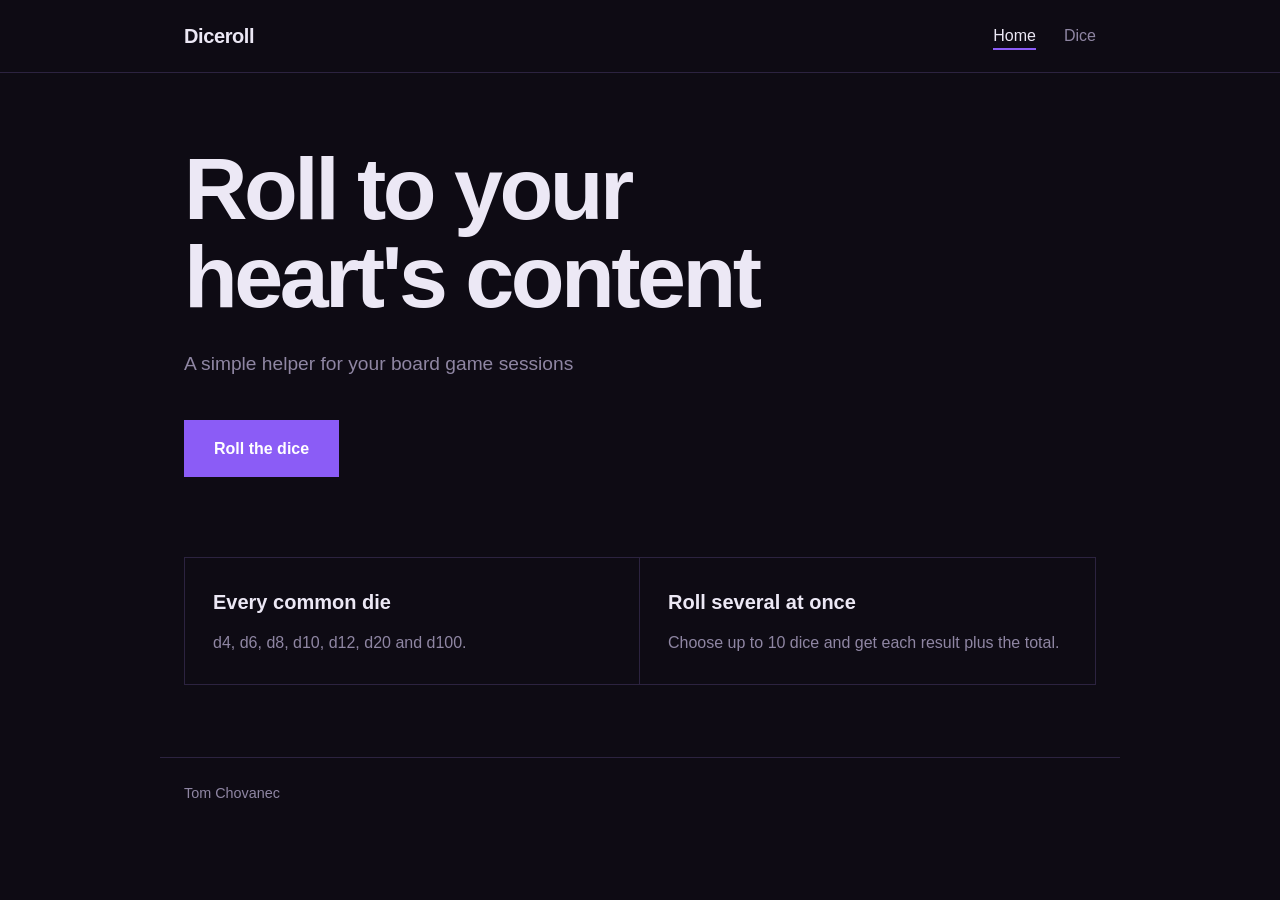
==== index.html @ 49252532 "Add files via upload" ====
<!doctype html>
<html lang="en">
  <head>
    <meta charset="UTF-8" />
    <meta name="viewport" content="width=device-width, initial-scale=1" />
    <title>Diceroll</title>
    <link rel="stylesheet" href="style.css" />
  </head>
  <body>
    <header>
      <nav>
        <a class="logo" href="index.html">Diceroll</a>
        <ul>
          <li><a class="link active" href="index.html">Home</a></li>
          <li><a class="link" href="dice.html">Dice</a></li>
        </ul>
      </nav>
    </header>

    <main>
      <h1>Roll to your heart's content</h1>
      <p class="lead">A simple helper for your board game sessions</p>
      <a class="btn" href="dice.html">Roll the dice</a>

      <section class="features">
        <div>
          <h2>Every common die</h2>
          <p>d4, d6, d8, d10, d12, d20 and d100.</p>
        </div>
        <div>
          <h2>Roll several at once</h2>
          <p>Choose up to 10 dice and get each result plus the total.</p>
        </div>
      </section>
    </main>

    <footer>Tom Chovanec</footer>
  </body>
</html>
---- style.css ----
:root {
  --bg: #0e0b14;
  --surface: #17121f;
  --line: #2c2340;
  --violet: #8b5cf6;
  --violet-dark: #6d3fe0;
  --text: #ece8f5;
  --muted: #8f86a3;
}

* {
  box-sizing: border-box;
  margin: 0;
  padding: 0;
  border-radius: 0;
}

body {
  background: var(--bg);
  color: var(--text);
  font-family: "Helvetica Neue", Arial, sans-serif;
  line-height: 1.6;
  min-height: 100vh;
}

a {
  color: inherit;
}
:focus-visible {
  outline: 2px solid var(--violet);
  outline-offset: 3px;
}

header {
  border-bottom: 1px solid var(--line);
}
nav {
  max-width: 960px;
  margin: 0 auto;
  padding: 20px 24px;
  display: flex;
  justify-content: space-between;
  align-items: center;
}
.logo {
  font-weight: 700;
  font-size: 1.25rem;
  text-decoration: none;
  letter-spacing: -0.02em;
}
.logo span {
  color: var(--violet);
}
nav ul {
  list-style: none;
  display: flex;
  gap: 28px;
}
nav a.link {
  text-decoration: none;
  color: var(--muted);
  padding-bottom: 4px;
  border-bottom: 2px solid transparent;
}
nav a.link:hover {
  color: var(--text);
}
nav a.link.active {
  color: var(--text);
  border-color: var(--violet);
}

main {
  max-width: 960px;
  margin: 0 auto;
  padding: 72px 24px;
}

h1 {
  font-size: clamp(2.6rem, 8vw, 5.5rem);
  line-height: 1;
  letter-spacing: -0.04em;
  font-weight: 800;
  max-width: 12ch;
}
h2 {
  font-size: 1.25rem;
  margin-bottom: 12px;
}
p.lead {
  color: var(--muted);
  font-size: 1.2rem;
  max-width: 52ch;
  margin: 28px 0 40px;
}

.btn {
  display: inline-block;
  background: var(--violet);
  color: #fff;
  border: 2px solid var(--violet);
  padding: 14px 28px;
  font: inherit;
  font-weight: 600;
  text-decoration: none;
  cursor: pointer;
}
.btn:hover {
  background: var(--violet-dark);
  border-color: var(--violet-dark);
}
.btn.ghost {
  background: transparent;
  color: var(--text);
  border-color: var(--line);
}
.btn.ghost:hover {
  border-color: var(--violet);
}

.features {
  display: grid;
  grid-template-columns: repeat(auto-fit, minmax(240px, 1fr));
  gap: 0;
  margin-top: 80px;
  border: 1px solid var(--line);
}
.features div {
  padding: 28px;
  border-right: 1px solid var(--line);
}
.features div:last-child {
  border-right: none;
}
.features p {
  color: var(--muted);
}

.dice-picker {
  display: grid;
  grid-template-columns: repeat(auto-fit, minmax(90px, 1fr));
  gap: 12px;
  margin: 24px 0 32px;
}
.die {
  background: var(--surface);
  color: var(--text);
  border: 2px solid var(--line);
  padding: 22px 0;
  font: inherit;
  font-size: 1.3rem;
  font-weight: 700;
  cursor: pointer;
}
.die:hover {
  border-color: var(--violet);
}
.die[pressed="true"] {
  background: var(--violet);
  border-color: var(--violet);
  color: #fff;
}

.controls {
  display: flex;
  flex-wrap: wrap;
  gap: 16px;
  align-items: stretch;
}
.count {
  display: flex;
  border: 2px solid var(--line);
  background: var(--surface);
}
.count button {
  background: none;
  border: none;
  color: var(--text);
  width: 48px;
  font-size: 1.4rem;
  cursor: pointer;
}
.count button:hover {
  color: var(--violet);
}
.count output {
  min-width: 56px;
  display: grid;
  place-items: center;
  font-weight: 700;
  border-left: 2px solid var(--line);
  border-right: 2px solid var(--line);
}

.result {
  margin-top: 40px;
  border: 1px solid var(--line);
  background: var(--surface);
  padding: 32px;
  min-height: 220px;
}
.total {
  font-size: clamp(4rem, 14vw, 8rem);
  font-weight: 800;
  line-height: 1;
  letter-spacing: -0.04em;
  color: var(--violet);
}
.rolls {
  display: flex;
  flex-wrap: wrap;
  gap: 8px;
  margin-top: 20px;
}
.rolls span {
  border: 1px solid var(--violet);
  min-width: 44px;
  padding: 6px 10px;
  text-align: center;
  font-weight: 600;
}
.empty {
  color: var(--muted);
}
.result.rolling .total {
  opacity: 0.4;
}

footer {
  max-width: 960px;
  margin: 0 auto;
  padding: 24px;
  border-top: 1px solid var(--line);
  color: var(--muted);
  font-size: 0.9rem;
}

@media (max-width: 600px) {
  main {
    padding: 48px 20px;
  }
  .features div {
    border-right: none;
    border-bottom: 1px solid var(--line);
  }
  .features div:last-child {
    border-bottom: none;
  }
}
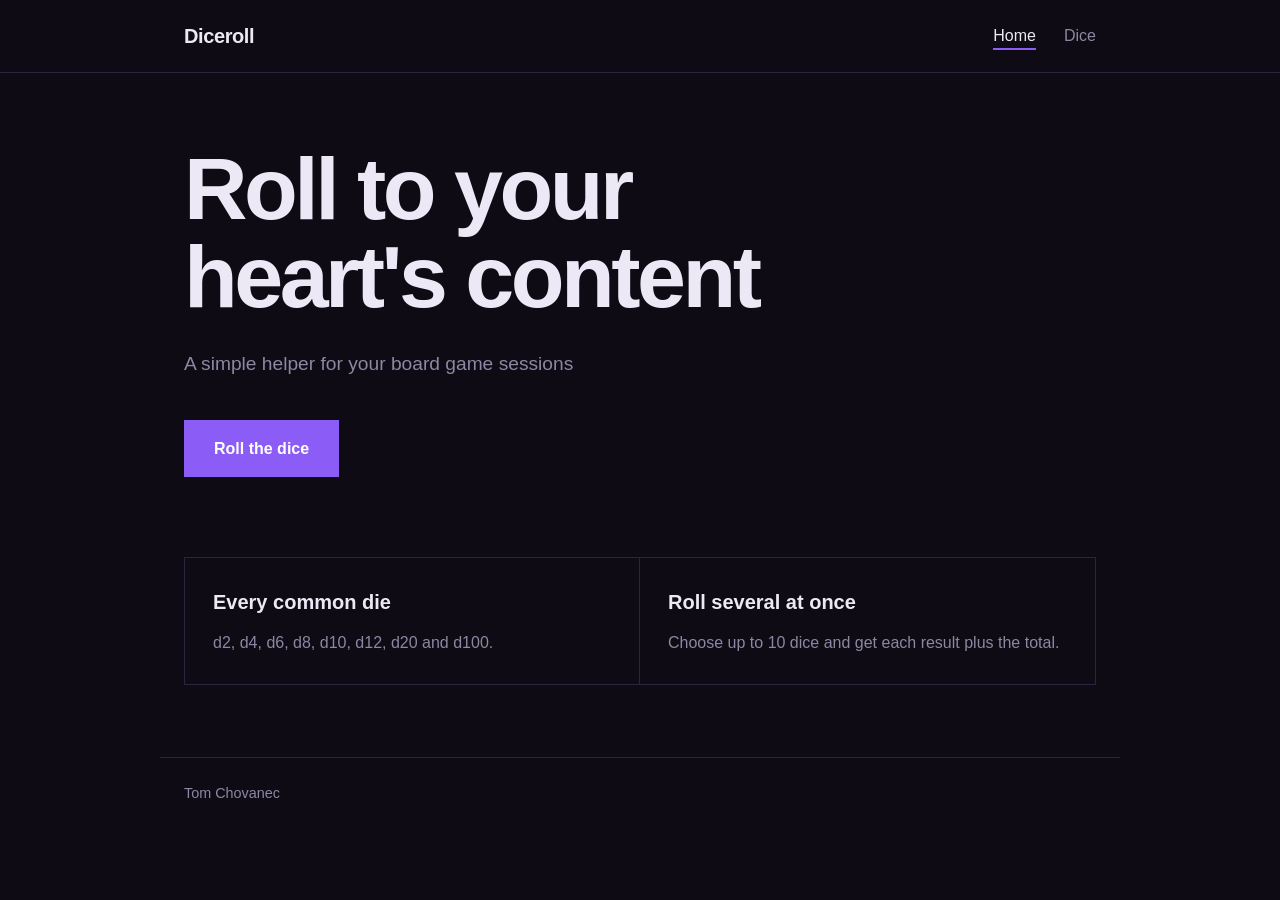
==== commit 369bf11a: "fixes" ====
--- a/index.html
+++ b/index.html
@@ -4,6 +4,10 @@
     <meta charset="UTF-8" />
     <meta name="viewport" content="width=device-width, initial-scale=1" />
     <title>Diceroll</title>
+    <meta
+      name="description"
+      content="Diceroll: a simple online dice roller for your board game sessions. All common dice from d2 to d100."
+    />
     <link rel="stylesheet" href="style.css" />
   </head>
   <body>
@@ -25,7 +29,7 @@
       <section class="features">
         <div>
           <h2>Every common die</h2>
-          <p>d4, d6, d8, d10, d12, d20 and d100.</p>
+          <p>d2, d4, d6, d8, d10, d12, d20 and d100.</p>
         </div>
         <div>
           <h2>Roll several at once</h2>
--- a/style.css
+++ b/style.css
@@ -47,9 +47,6 @@
   font-size: 1.25rem;
   text-decoration: none;
   letter-spacing: -0.02em;
-}
-.logo span {
-  color: var(--violet);
 }
 nav ul {
   list-style: none;
@@ -114,9 +111,6 @@
   color: var(--text);
   border-color: var(--line);
 }
-.btn.ghost:hover {
-  border-color: var(--violet);
-}
 
 .features {
   display: grid;
@@ -155,7 +149,7 @@
 .die:hover {
   border-color: var(--violet);
 }
-.die[pressed="true"] {
+.die[aria-pressed="true"] {
   background: var(--violet);
   border-color: var(--violet);
   color: #fff;
@@ -221,9 +215,6 @@
 }
 .empty {
   color: var(--muted);
-}
-.result.rolling .total {
-  opacity: 0.4;
 }
 
 footer {
